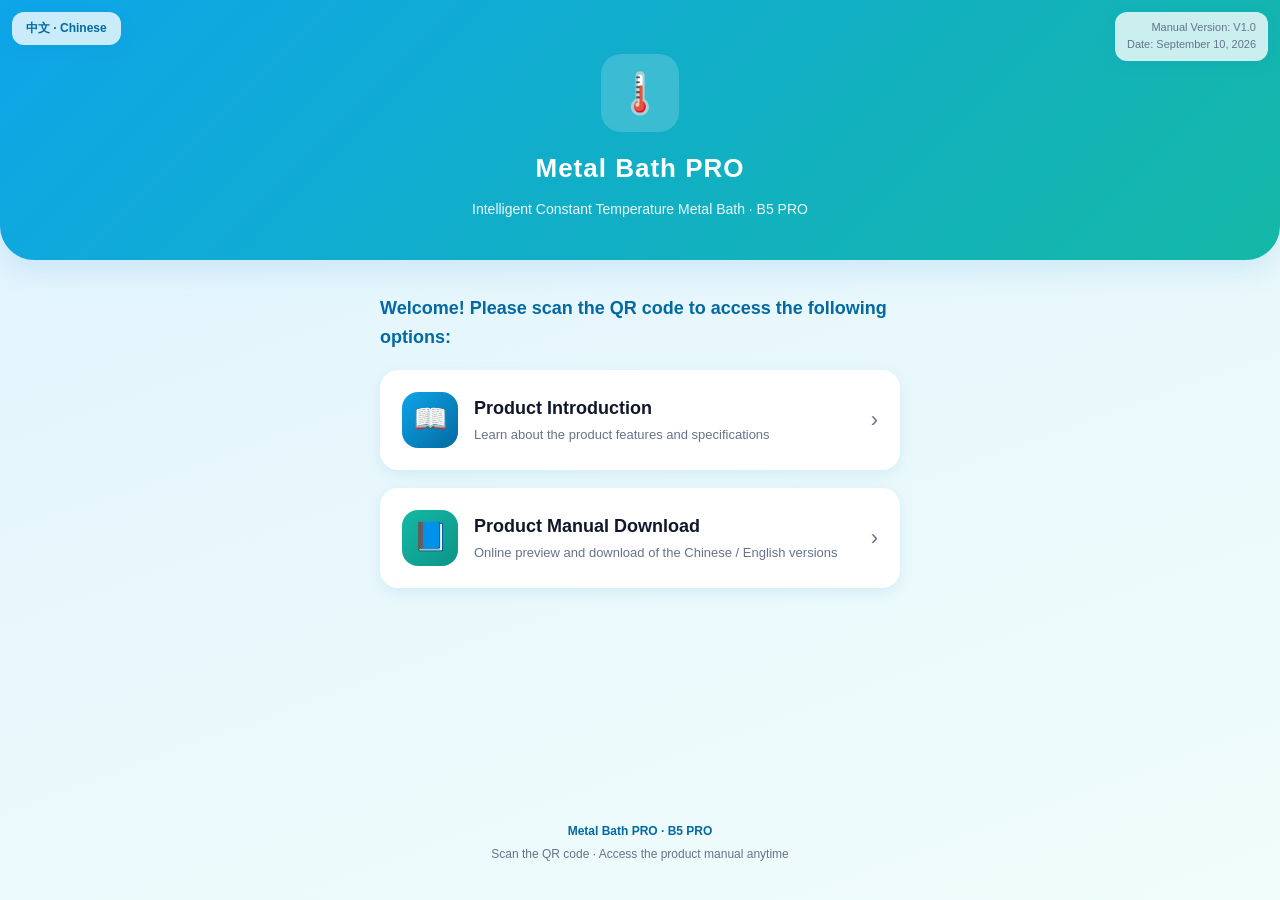
==== index_en.html @ 830e091c "新增英文版页面并添加中英文切换按钮" ====
<!DOCTYPE html>
<html lang="en">
<head>
<meta charset="UTF-8">
<meta name="viewport" content="width=device-width,initial-scale=1,maximum-scale=1,user-scalable=no">
<title>Metal Bath PRO · Product Manual</title>
<link rel="stylesheet" href="style.css">
</head>
<body>
  <a class="lang-switch" href="index.html">中文 · Chinese</a>

  <header class="hero">
    <div class="logo">🌡️</div>
    <h1>Metal Bath PRO</h1>
    <p>Intelligent Constant Temperature Metal Bath · B5 PRO</p>
  </header>

  <main class="wrap">
    <section class="section">
      <h2>Welcome! Please scan the QR code to access the following options:</h2>

      <a class="btn" href="intro_en.html">
        <span class="ico intro">📖</span>
        <span class="txt"><strong>Product Introduction</strong><span>Learn about the product features and specifications</span></span>
        <span class="arrow">›</span>
      </a>

      <a class="btn" href="manual_en.html">
        <span class="ico manual">📘</span>
        <span class="txt"><strong>Product Manual Download</strong><span>Online preview and download of the Chinese / English versions</span></span>
        <span class="arrow">›</span>
      </a>
    </section>
  </main>

  <footer class="footer">
    <div class="brand">Metal Bath PRO · B5 PRO</div>
    <div>Scan the QR code · Access the product manual anytime</div>
  </footer>

  <div class="version-stamp">
    <span>Manual Version: V1.0</span>
    <span>Date: September 10, 2026</span>
  </div>
</body>
</html>
---- style.css ----
/* 金属浴PRO 产品手册站点样式（参考涡旋仪风格与色系） */
:root{
  --primary:#0ea5e9;
  --primary-dark:#0369a1;
  --accent:#14b8a6;
  --bg:#f0f9ff;
  --card:#ffffff;
  --text:#0f172a;
  --muted:#64748b;
  --radius:18px;
  --shadow:0 10px 30px rgba(2,132,199,.12);
  --shadow-sm:0 4px 14px rgba(2,132,199,.10);
}
*{box-sizing:border-box;margin:0;padding:0}
html,body{height:100%}
body{
  font-family:"PingFang SC","Microsoft YaHei","Helvetica Neue",sans-serif;
  color:var(--text);
  background:linear-gradient(160deg,#e0f2fe 0%,#f0fdfa 100%);
  min-height:100%;
  display:flex;flex-direction:column;
  line-height:1.6;
}
.wrap{max-width:560px;margin:0 auto;width:100%;padding:0 20px;flex:1}

/* 顶部 */
.hero{
  background:linear-gradient(135deg,var(--primary) 0%,var(--accent) 100%);
  color:#fff;padding:54px 24px 40px;text-align:center;
  border-bottom-left-radius:34px;border-bottom-right-radius:34px;
  box-shadow:var(--shadow);
}
.hero .logo{
  width:78px;height:78px;margin:0 auto 16px;border-radius:20px;
  background:rgba(255,255,255,.18);display:flex;align-items:center;justify-content:center;
  font-size:40px;backdrop-filter:blur(4px);
}
.hero h1{font-size:26px;font-weight:700;letter-spacing:1px}
.hero p{margin-top:8px;font-size:14px;opacity:.92}

/* 主体 */
.section{padding:34px 0 10px}
.section h2{font-size:18px;margin-bottom:18px;color:var(--primary-dark)}

/* 大按钮 */
.btn{
  display:flex;align-items:center;gap:16px;
  width:100%;padding:22px 22px;margin-bottom:18px;
  background:var(--card);border:none;border-radius:var(--radius);
  box-shadow:var(--shadow-sm);text-decoration:none;color:var(--text);
  cursor:pointer;transition:transform .15s ease,box-shadow .15s ease;
  text-align:left;
}
.btn:hover,.btn:active{transform:translateY(-3px);box-shadow:var(--shadow)}
.btn .ico{
  flex:0 0 56px;width:56px;height:56px;border-radius:16px;
  display:flex;align-items:center;justify-content:center;font-size:28px;color:#fff;
}
.btn .ico.intro{background:linear-gradient(135deg,#0ea5e9,#0369a1)}
.btn .ico.manual{background:linear-gradient(135deg,#14b8a6,#0d9488)}
.btn .txt strong{display:block;font-size:18px;font-weight:600}
.btn .txt span{display:block;font-size:13px;color:var(--muted);margin-top:2px}
.btn .arrow{margin-left:auto;color:var(--muted);font-size:22px}

/* 返回栏 */
.topbar{
  display:flex;align-items:center;gap:12px;
  padding:16px 20px;position:sticky;top:0;background:rgba(255,255,255,.85);
  backdrop-filter:blur(8px);border-bottom:1px solid #e2e8f0;z-index:10;
}
.topbar a.back{
  color:var(--primary-dark);text-decoration:none;font-size:15px;font-weight:600;
  display:flex;align-items:center;gap:4px;
}
.topbar .title{font-size:17px;font-weight:700}

/* 卡片 */
.card{
  background:var(--card);border-radius:var(--radius);padding:24px;
  box-shadow:var(--shadow-sm);margin-bottom:18px;
}
.card h3{font-size:17px;margin-bottom:10px;color:var(--primary-dark)}
.card p{font-size:14px;color:var(--muted);margin-bottom:10px}
.features{list-style:none;margin:14px 0 0}
.features li{
  display:flex;gap:10px;padding:10px 0;border-bottom:1px dashed #e2e8f0;
  font-size:14px;
}
.features li:last-child{border-bottom:none}
.features li .dot{color:var(--accent);font-weight:700}

/* 技术参数表 */
.param-table{width:100%;border-collapse:collapse;font-size:14px;margin-top:8px}
.param-table td{padding:10px 8px;border-bottom:1px dashed #e2e8f0}
.param-table tr:last-child td{border-bottom:none}
.param-table td:first-child{color:var(--muted);width:38%}
.param-table td:last-child{font-weight:600}

/* 说明书卡片 */
.manual-card{
  background:var(--card);border-radius:var(--radius);padding:24px;
  box-shadow:var(--shadow-sm);margin-bottom:18px;
}
.manual-card .head{display:flex;align-items:center;gap:14px;margin-bottom:18px}
.manual-card .badge{
  width:50px;height:50px;border-radius:14px;display:flex;align-items:center;justify-content:center;
  font-size:22px;color:#fff;flex:0 0 50px;
}
.manual-card .badge.zh{background:linear-gradient(135deg,#f59e0b,#d97706)}
.manual-card .badge.en{background:linear-gradient(135deg,#0ea5e9,#0369a1)}
.manual-card .head strong{display:block;font-size:17px}
.manual-card .head span{font-size:13px;color:var(--muted)}
.manual-card .actions{display:flex;gap:12px}
.manual-card .actions a{
  flex:1;text-align:center;padding:14px;border-radius:14px;text-decoration:none;
  font-size:15px;font-weight:600;transition:transform .15s ease;
}
.manual-card .actions a:active{transform:scale(.97)}
.manual-card .actions .preview{background:#e0f2fe;color:var(--primary-dark)}
.manual-card .actions .download{background:linear-gradient(135deg,var(--primary),var(--primary-dark));color:#fff}

/* 页脚 */
.footer{
  text-align:center;padding:28px 20px 36px;color:var(--muted);font-size:12px;
}
.footer .brand{font-weight:600;color:var(--primary-dark);margin-bottom:4px}

/* 左上角中英文切换按钮 */
.lang-switch{
  position:fixed;left:12px;top:12px;z-index:20;
  padding:8px 14px;border-radius:12px;
  background:rgba(255,255,255,.78);
  -webkit-backdrop-filter:blur(6px);backdrop-filter:blur(6px);
  box-shadow:var(--shadow-sm);
  font-size:12px;font-weight:600;color:var(--primary-dark);
  text-decoration:none;line-height:1.4;
  transition:transform .15s ease;
}
.lang-switch:hover{transform:translateY(-1px)}

/* 右上角版本标识 */
.version-stamp{
  position:fixed;right:12px;top:12px;z-index:20;
  display:flex;flex-direction:column;align-items:flex-end;gap:2px;
  padding:8px 12px;border-radius:12px;text-align:right;
  background:rgba(255,255,255,.78);
  -webkit-backdrop-filter:blur(6px);backdrop-filter:blur(6px);
  box-shadow:var(--shadow-sm);
  font-size:11px;color:var(--muted);line-height:1.4;
}
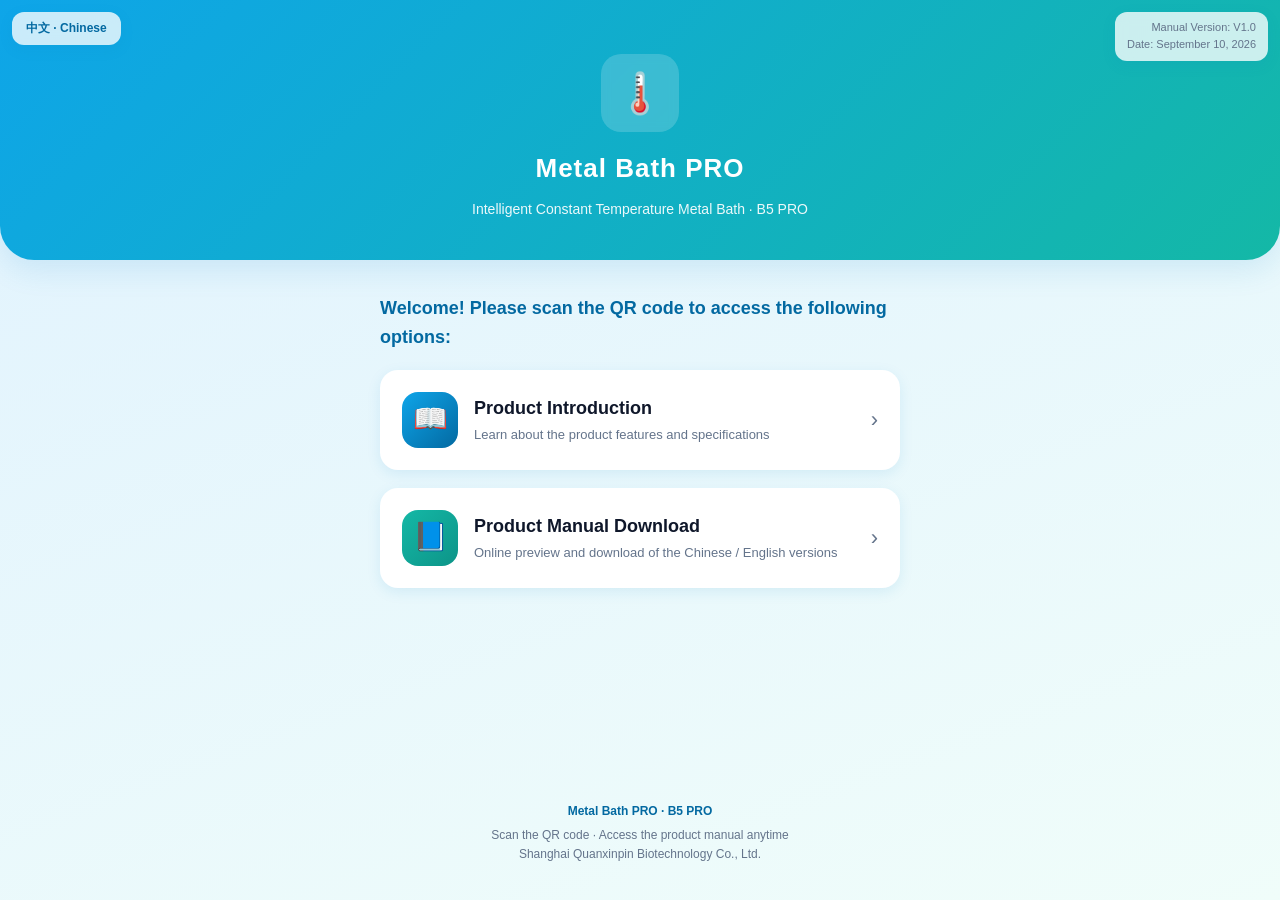
==== commit d5469d85: "中英文首页页脚添加公司名称" ====
--- a/index_en.html
+++ b/index_en.html
@@ -36,6 +36,7 @@
   <footer class="footer">
     <div class="brand">Metal Bath PRO · B5 PRO</div>
     <div>Scan the QR code · Access the product manual anytime</div>
+    <div>Shanghai Quanxinpin Biotechnology Co., Ltd.</div>
   </footer>
 
   <div class="version-stamp">
